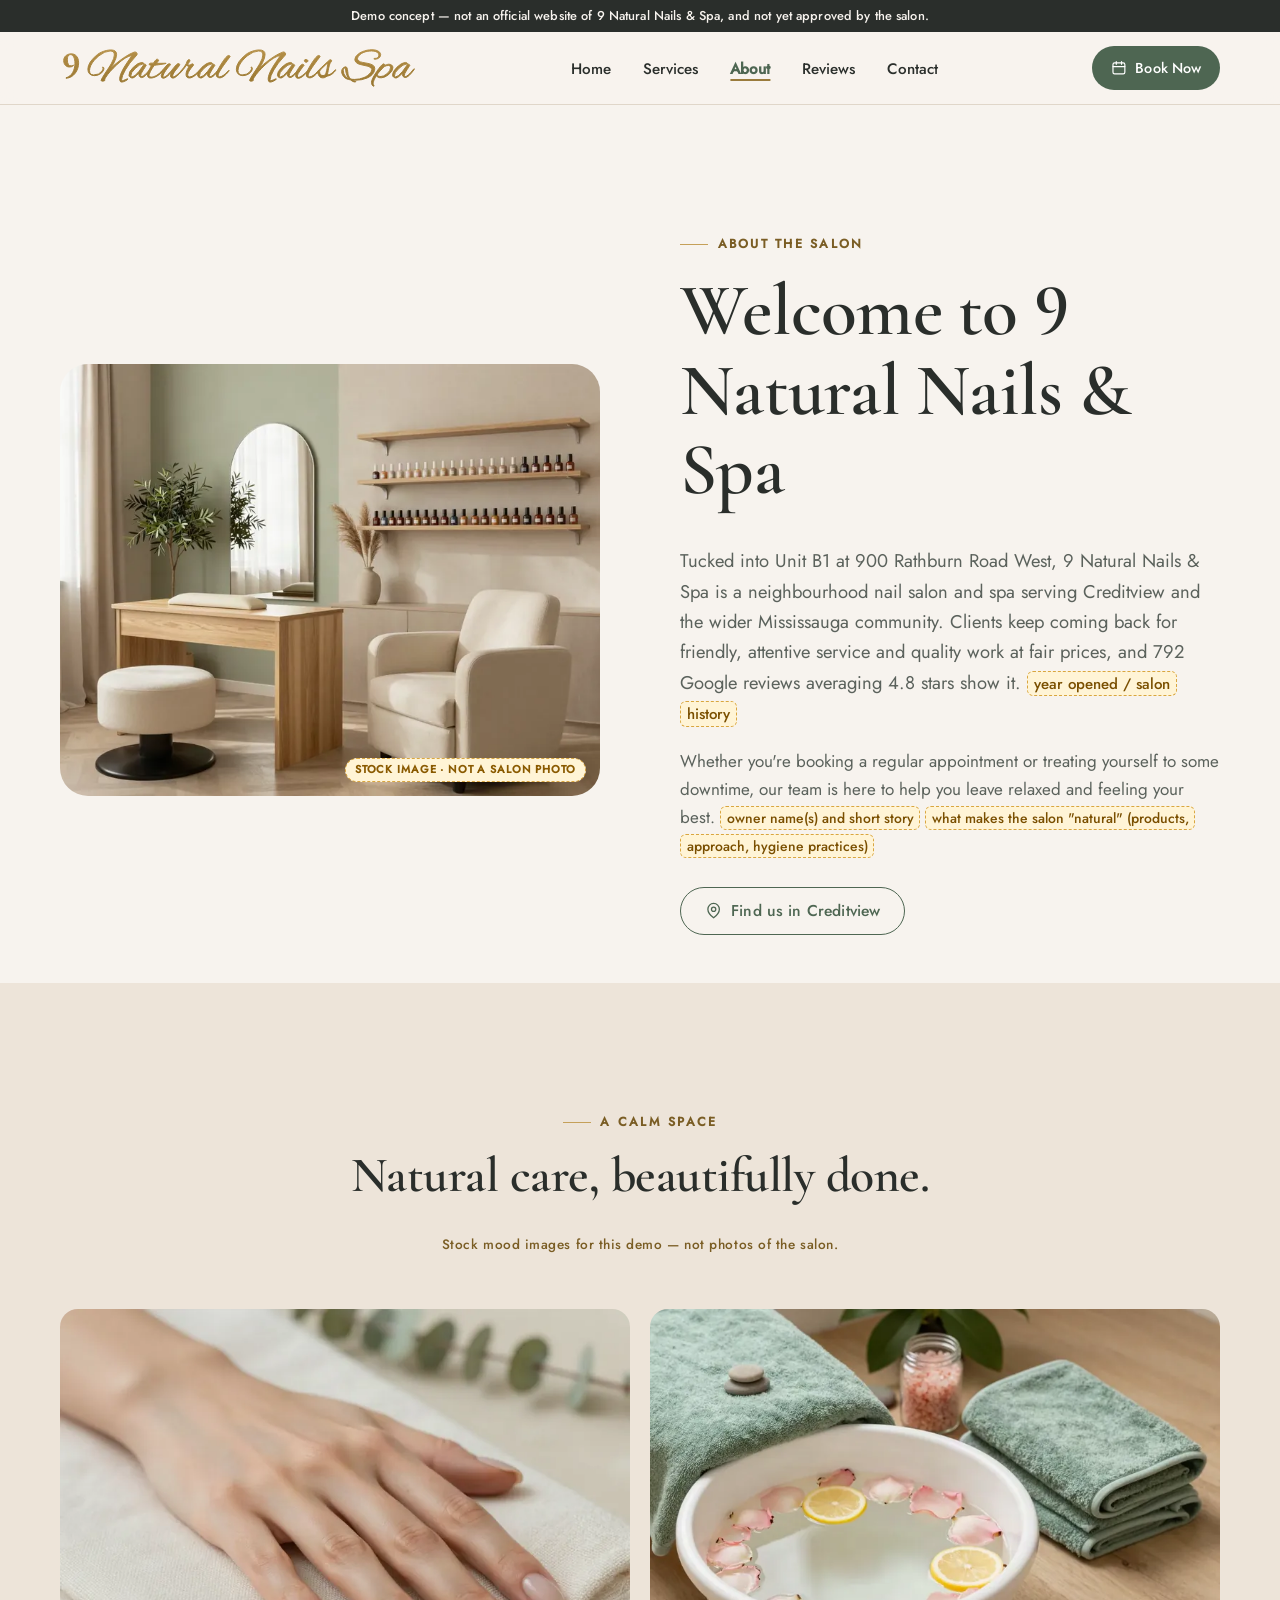
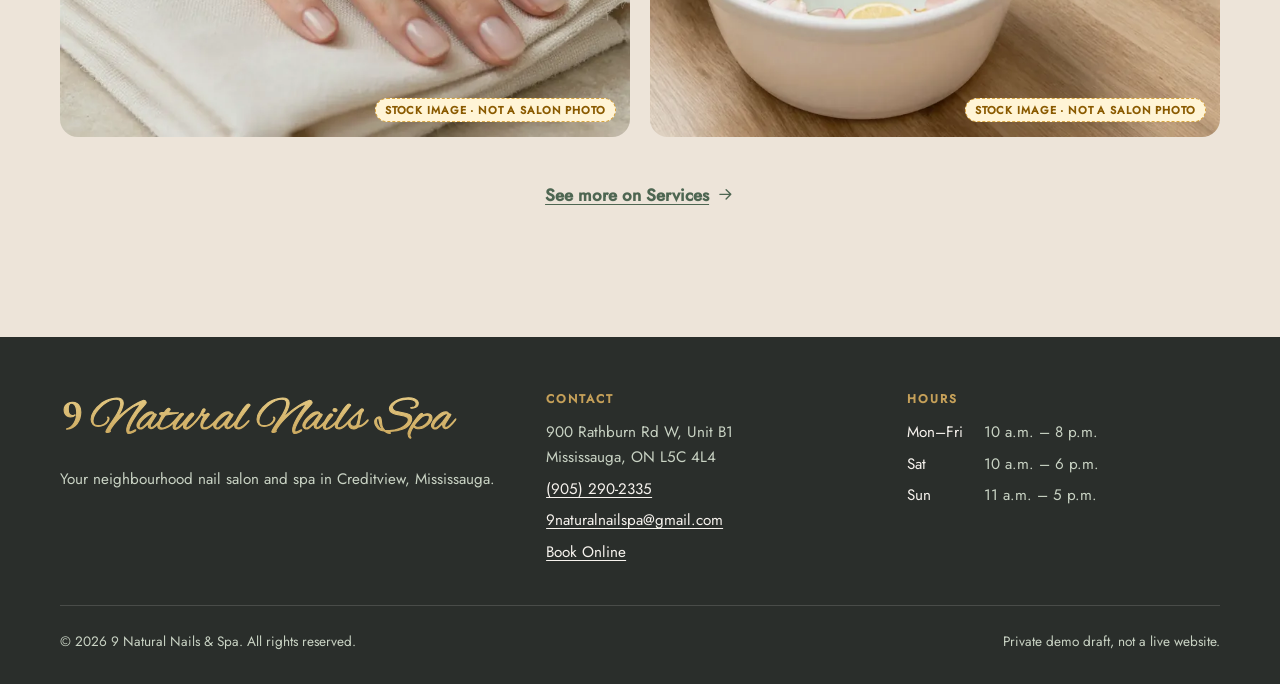
==== about.html @ 004d3442 "Add the static demo site for GitHub Pages. Publish the finished site at the repository root and note" ====
<!doctype html>
<html lang="en-CA">
<head>
  <meta charset="utf-8">
  <meta name="viewport" content="width=device-width, initial-scale=1, viewport-fit=cover">
  <title>About | 9 Natural Nails &amp; Spa Mississauga</title>
  <meta name="description" content="Meet 9 Natural Nails &amp; Spa, a neighbourhood nail salon and spa on Rathburn Rd W in Mississauga&#39;s Creditview. Friendly service, fair prices, open 7 days.">
  <meta name="robots" content="noindex, nofollow">
  <meta name="theme-color" content="#F7F3EE">
  <link rel="preload" href="fonts/cormorant-normal-500-600-latin.woff2" as="font" type="font/woff2" crossorigin>
  <link rel="preload" href="fonts/jost-normal-400-500-latin.woff2" as="font" type="font/woff2" crossorigin>
  <link rel="stylesheet" href="css/site.css?v=85d7e71a">
  <link rel="icon" type="image/svg+xml" href="img/logo-existing-refresh-mark.svg">
  <link rel="icon" href="img/favicon-existing-refresh.ico" sizes="any">
  <link rel="apple-touch-icon" href="img/apple-touch-icon-existing-refresh.png">
</head>
<body class="page-about">
<aside class="demo-banner" aria-label="Demo notice">
  <p class="container">Demo concept — not an official website of 9 Natural Nails &amp; Spa, and not yet approved by the salon.</p>
</aside>
<a class="skip-link" href="#main">Skip to content</a>
<header class="site-header">
  <div class="container header-inner">
    <a class="brand" href="index.html">
      <img src="img/logo-existing-refresh.svg" alt="9 Natural Nails &amp; Spa" width="797" height="98">
    </a>

    <nav class="site-nav desktop-nav" aria-label="Main">
      <ul>
        <li><a href="index.html">Home</a></li>
        <li><a href="services.html">Services</a></li>
        <li><a href="about.html" aria-current="page">About</a></li>
        <li><a href="reviews.html">Reviews</a></li>
        <li><a href="contact.html">Contact</a></li>
      </ul>
    </nav>

    <div class="header-actions">
      <a class="btn btn--primary btn--sm header-book" href="contact.html#book"><svg viewBox="0 0 24 24" fill="none" stroke="currentColor" stroke-width="1.8" stroke-linecap="round" stroke-linejoin="round" aria-hidden="true" focusable="false"><rect x="3" y="4.5" width="18" height="16.5" rx="2.5"/><path d="M16 2.5v4M8 2.5v4M3 10h18"/></svg><span>Book Now</span></a>
      <button type="button" class="menu-toggle" id="menu-toggle" aria-controls="mobile-nav" aria-expanded="false">
        <span class="menu-toggle__icon" aria-hidden="true"><svg viewBox="0 0 24 24" fill="none" stroke="currentColor" stroke-width="1.8" stroke-linecap="round" aria-hidden="true" focusable="false"><path d="M4 7h16M4 12h16M4 17h16"/></svg></span>
        <span class="menu-toggle__label">Menu</span>
      </button>
    </div>
  </div>

  <div class="mobile-nav" id="mobile-nav" hidden>
    <nav aria-label="Mobile">
      <ul>
        <li><a href="index.html">Home</a></li>
        <li><a href="services.html">Services</a></li>
        <li><a href="about.html" aria-current="page">About</a></li>
        <li><a href="reviews.html">Reviews</a></li>
        <li><a href="contact.html">Contact</a></li>
        <li><a href="contact.html#book">Book Now</a></li>
        <li><a href="tel:+19052902335">Call (905) 290-2335</a></li>
      </ul>
    </nav>
  </div>
</header>
<main id="main">

<section class="page-hero section" aria-labelledby="about-title">
  <div class="container about-grid">
    <div class="about-media">
      <div class="media "><span class="ph-badge stock-badge">Stock image · not a salon photo</span>
  <img src="img/interior-800.webp" srcset="img/interior-480.webp 480w, img/interior-800.webp 800w, img/interior-1200.webp 1200w, img/interior-1600.webp 1600w" sizes="(min-width: 900px) 540px, 92vw" width="1600" height="1200" alt="Calm, minimalist manicure station with a sage accent wall and shelves of nail polish" fetchpriority="high" decoding="async">
</div>
    </div>
    <div>
      <p class="eyebrow">About the salon</p>
      <h1 id="about-title">Welcome to 9 Natural Nails &amp; Spa</h1>
      <p class="lead">Tucked into Unit B1 at 900 Rathburn Road West, 9 Natural Nails &amp; Spa is a neighbourhood nail salon and spa serving Creditview and the wider Mississauga community. Clients keep coming back for friendly, attentive service and quality work at fair prices, and 792 Google reviews averaging 4.8 stars show it. <mark class="ph-inline">year opened / salon history</mark></p>
      <p class="muted">Whether you&#39;re booking a regular appointment or treating yourself to some downtime, our team is here to help you leave relaxed and feeling your best. <mark class="ph-inline">owner name(s) and short story</mark> <mark class="ph-inline">what makes the salon &#34;natural&#34; (products, approach, hygiene practices)</mark></p>
      <div class="btn-row" style="margin-top:1.75rem">
        <a class="btn btn--ghost" href="contact.html"><svg viewBox="0 0 24 24" fill="none" stroke="currentColor" stroke-width="1.8" stroke-linecap="round" stroke-linejoin="round" aria-hidden="true" focusable="false"><path d="M20 10c0 6-8 12-8 12S4 16 4 10a8 8 0 0 1 16 0z"/><circle cx="12" cy="10" r="3"/></svg>Find us in Creditview</a>
      </div>
    </div>
  </div>
</section>
<section class="section section--alt" aria-labelledby="about-strip-title">
  <div class="container">
    <div class="section-head section-head--center">
      <p class="eyebrow">A calm space</p>
      <h2 id="about-strip-title">Natural care, beautifully done.</h2><p class="sample-note">Stock mood images for this demo — not photos of the salon.</p>
    </div>
    <ul class="gallery gallery--strip">
      <li><div class="media "><span class="ph-badge stock-badge">Stock image · not a salon photo</span>
  <img src="img/manicure-800.webp" srcset="img/manicure-480.webp 480w, img/manicure-800.webp 800w, img/manicure-1200.webp 1200w, img/manicure-1600.webp 1600w" sizes="(min-width: 900px) 570px, (min-width: 640px) 46vw, 92vw" width="1600" height="1200" alt="Close-up of a hand with a fresh natural-nude manicure resting on a linen towel" loading="lazy" decoding="async">
</div></li>
      <li><div class="media "><span class="ph-badge stock-badge">Stock image · not a salon photo</span>
  <img src="img/spa-800.webp" srcset="img/spa-480.webp 480w, img/spa-800.webp 800w, img/spa-1200.webp 1200w, img/spa-1600.webp 1600w" sizes="(min-width: 900px) 570px, (min-width: 640px) 46vw, 92vw" width="1600" height="1200" alt="Pedicure foot soak with rose petals and lemon slices beside sage-green towels" loading="lazy" decoding="async">
</div></li>
    </ul>
    <p class="center-link"><a href="services.html#gallery">See more on Services<svg viewBox="0 0 24 24" fill="none" stroke="currentColor" stroke-width="1.8" stroke-linecap="round" stroke-linejoin="round" aria-hidden="true" focusable="false"><path d="M5 12h14M13 6l6 6-6 6"/></svg></a></p>
  </div>
</section>

</main>
<footer class="site-footer">
  <div class="container">
    <div class="footer-grid">
      <div>
        <a class="brand" href="index.html"><img src="img/logo-existing-refresh-reversed.svg" alt="9 Natural Nails &amp; Spa" width="797" height="98" decoding="async">
        </a>
        <p style="margin-top:1rem">Your neighbourhood nail salon and spa in Creditview, Mississauga.</p>
      </div>
      <div>
        <h2>Contact</h2>
        <ul>
          <li>900 Rathburn Rd W, Unit B1<br>Mississauga, ON L5C 4L4</li>
          <li><a href="tel:+19052902335">(905) 290-2335</a></li><li><a href="mailto:9naturalnailspa@gmail.com">9naturalnailspa@gmail.com</a></li>
          <li><a href="contact.html#book">Book Online</a></li>
        </ul>
      </div>
      <div>
        <h2>Hours</h2>
        <ul>
          <li><span class="footer-day">Mon–Fri</span> 10 a.m. – 8 p.m.</li>
          <li><span class="footer-day">Sat</span> 10 a.m. – 6 p.m.</li>
          <li><span class="footer-day">Sun</span> 11 a.m. – 5 p.m.</li>
        </ul>
      </div>
    </div>
    <div class="footer-bottom">
      <span>© 2026 9 Natural Nails &amp; Spa. All rights reserved.</span><span>Private demo draft, not a live website.</span>
    </div>
  </div>
</footer>

<nav class="mobile-callbar" aria-label="Quick actions">
  <a class="btn btn--primary" href="tel:+19052902335" aria-label="Call (905) 290-2335"><svg viewBox="0 0 24 24" fill="none" stroke="currentColor" stroke-width="1.8" stroke-linecap="round" stroke-linejoin="round" aria-hidden="true" focusable="false"><path d="M22 16.9v3a2 2 0 0 1-2.2 2 19.8 19.8 0 0 1-8.6-3.1 19.5 19.5 0 0 1-6-6A19.8 19.8 0 0 1 2.1 4.2 2 2 0 0 1 4.1 2h3a2 2 0 0 1 2 1.7c.1 1 .4 1.9.7 2.8a2 2 0 0 1-.5 2.1L8 9.9a16 16 0 0 0 6 6l1.3-1.3a2 2 0 0 1 2.1-.4c.9.3 1.8.6 2.8.7a2 2 0 0 1 1.7 2z"/></svg>Call</a>
  <a class="btn btn--ghost" href="contact.html"><svg viewBox="0 0 24 24" fill="none" stroke="currentColor" stroke-width="1.8" stroke-linecap="round" stroke-linejoin="round" aria-hidden="true" focusable="false"><path d="M20 10c0 6-8 12-8 12S4 16 4 10a8 8 0 0 1 16 0z"/><circle cx="12" cy="10" r="3"/></svg>Visit</a>
</nav>
<script src="js/site.js?v=85d7e71a" defer></script>
</body>
</html>
---- css/site.css ----
@font-face {
  font-family: "Cormorant Garamond";
  font-style: normal;
  font-weight: 500 600;
  font-display: swap;
  src: url("../fonts/cormorant-normal-500-600-latin.woff2") format("woff2");
}
@font-face {
  font-family: "Jost";
  font-style: normal;
  font-weight: 400 500;
  font-display: swap;
  src: url("../fonts/jost-normal-400-500-latin.woff2") format("woff2");
}

:root {

  --color-ink:          #2A2E2B;
  --color-primary:      #4E6652;
  --color-primary-dark: #3E5242;
  --color-secondary:    #A9B8A2;
  --color-gold:         #C5A059;
  --color-gold-light:   #E6CB85;
  --color-gold-text:    #7A5D24;
  --color-gold-ui:      #9A7B3C;
  --gradient-gold:      linear-gradient(180deg, #E6CB85, #C9A55A);
  --color-accent:       var(--color-gold);
  --color-accent-text:  var(--color-gold-text);
  --color-surface-sand: #EDE4D9;
  --color-bg:           #F7F3EE;
  --color-on-primary:   #FFFFFF;

  --color-text:         var(--color-ink);
  --color-text-muted:   #5B625C;
  --color-surface:      #FFFFFF;
  --color-surface-alt:  var(--color-surface-sand);
  --color-line:         #E0D6C9;
  --color-primary-ink:  var(--color-on-primary);
  --color-accent-soft:  #D6DFD1;
  --color-star:         var(--color-gold-ui);
  --color-dark:         var(--color-ink);
  --color-dark-ink:     var(--color-bg);
  --color-footer-bg:    var(--color-ink);
  --color-footer-ink:   var(--color-bg);
  --color-footer-muted: #C9D3C4;
  --color-footer-head:  var(--color-gold);

  --font-display: "Cormorant Garamond", "Cormorant", Garamond, "Times New Roman", serif;
  --font-body:    "Jost", "Helvetica Neue", Arial, sans-serif;
  --fw-display: 600;
  --fw-display-light: 500;
  --fw-body: 400;
  --fw-body-strong: 500;

  --radius-sm: 10px;
  --radius-md: 18px;
  --radius-lg: 28px;
  --radius-arch: 999px 999px var(--radius-lg) var(--radius-lg);
  --shadow-soft: 0 1px 2px rgba(42, 46, 43, .04), 0 12px 32px -12px rgba(42, 46, 43, .16);
  --container: 1160px;
  --logo-height: 44px;
}

*, *::before, *::after { box-sizing: border-box; }
html { -webkit-text-size-adjust: 100%; scroll-behavior: smooth; scroll-padding-top: 88px; }
@media (prefers-reduced-motion: reduce) { html { scroll-behavior: auto; } * { transition: none !important; } }
body {
  margin: 0;
  font-family: var(--font-body);
  font-weight: var(--fw-body, 400);
  font-size: 1.0625rem;
  line-height: 1.65;
  color: var(--color-text);
  background: var(--color-bg);
  text-rendering: optimizeLegibility;
  -webkit-font-smoothing: antialiased;
}
img { max-width: 100%; height: auto; display: block; }
a { color: var(--color-primary); text-underline-offset: .2em; }
a:hover { color: var(--color-primary-dark); }
:focus-visible { outline: 3px solid var(--color-gold-ui, #9A7B3C); outline-offset: 3px; border-radius: 4px; }

h1, h2, h3 { font-family: var(--font-display); font-weight: var(--fw-display, 600); line-height: 1.08; letter-spacing: -.01em; margin: 0 0 .5em; color: var(--color-text); font-variant-numeric: lining-nums; }
h1 { font-size: clamp(2.6rem, 9vw, 4.6rem); }
h2 { font-size: clamp(2.1rem, 6vw, 3.1rem); }
h3 { font-size: 1.55rem; }
p { margin: 0 0 1em; }

.container { width: min(100% - 2.5rem, var(--container)); margin-inline: auto; }
.section { padding-block: clamp(4rem, 10vw, 7.5rem); }
.section--alt { background: var(--color-surface-alt); }
.section-head { max-width: 40rem; margin-bottom: clamp(2rem, 5vw, 3.25rem); }
.section-head--center { margin-inline: auto; text-align: center; }
.eyebrow {
  display: inline-flex; align-items: center; gap: .6rem;
  font-size: .78rem; font-weight: 600; letter-spacing: .18em; text-transform: uppercase;
  color: var(--color-accent-text, var(--color-primary)); margin-bottom: 1rem;
}
.eyebrow::before { content: ""; width: 1.75rem; height: 1px; background: var(--color-accent); }
.media img { object-position: var(--focus, 50% 50%); }
.media .stock-badge { position: absolute; right: .9rem; bottom: .9rem; z-index: 2; margin: 0; }
.lead { font-size: 1.15rem; color: var(--color-text-muted); }
.muted { color: var(--color-text-muted); }

.skip-link { position: absolute; left: -999px; top: .5rem; z-index: 100; background: var(--color-dark); color: var(--color-dark-ink); padding: .6rem 1rem; border-radius: var(--radius-sm); }
.skip-link:focus { left: .5rem; }
.visually-hidden { position: absolute !important; width: 1px; height: 1px; overflow: hidden; clip: rect(0 0 0 0); white-space: nowrap; }

.ph-badge {
  display: inline-block; vertical-align: middle;
  font: 600 .68rem/1 var(--font-body); letter-spacing: .08em; text-transform: uppercase;
  color: #8a5a00; background: #fff4d6; border: 1px dashed #d9a640;
  padding: .35rem .55rem; border-radius: 999px; margin: 0 0 .9rem;
}
.ph-badge--float { position: absolute; top: 1rem; left: 50%; transform: translateX(-50%); margin: 0; z-index: 2; white-space: nowrap; }
.ph-badge--inline { margin: 0 0 0 .4rem; }
.ph-inline {
  background: #fff4d6; color: #7a4f00; border: 1px dashed #d9a640; border-radius: 6px;
  padding: .05em .4em; font: 500 .82em/1.5 var(--font-body); font-style: normal; white-space: normal;
  box-decoration-break: clone; -webkit-box-decoration-break: clone;
}

.btn {
  display: inline-flex; align-items: center; justify-content: center; gap: .55rem;
  min-height: 48px; padding: .8rem 1.5rem; border-radius: 999px;
  font: var(--fw-body-strong, 500) .98rem/1.2 var(--font-body); letter-spacing: .01em; text-decoration: none;
  border: 1.5px solid transparent; transition: background .2s, color .2s, border-color .2s, transform .2s;
}
.btn svg { width: 1.1em; height: 1.1em; flex: none; }
.btn--primary { background: var(--color-primary); color: var(--color-primary-ink); }
.btn--primary:hover { background: var(--color-primary-dark); color: var(--color-primary-ink); transform: translateY(-1px); }
.btn--ghost { border-color: var(--color-primary); color: var(--color-primary); background: transparent; }
.btn--ghost:hover { background: var(--color-primary); color: var(--color-primary-ink); }
.btn--light { background: var(--color-dark-ink); color: var(--color-dark); }
.btn--light:hover { background: #fff; color: var(--color-primary-dark); }
.btn--outline-light { border-color: color-mix(in srgb, var(--color-dark-ink) 60%, transparent); color: var(--color-dark-ink); }
.btn--outline-light:hover { border-color: var(--color-dark-ink); color: var(--color-dark-ink); background: color-mix(in srgb, var(--color-dark-ink) 10%, transparent); }
.btn--sm { min-height: 42px; padding: .55rem 1.1rem; font-size: .9rem; }
.btn-row { display: flex; flex-wrap: wrap; gap: .75rem; }

.site-header {
  position: sticky; top: 0; z-index: 50;
  background: color-mix(in srgb, var(--color-bg) 88%, transparent);
  backdrop-filter: saturate(160%) blur(12px); -webkit-backdrop-filter: saturate(160%) blur(12px);
  border-bottom: 1px solid var(--color-line);
}
.header-inner { display: flex; align-items: center; justify-content: space-between; gap: 1rem; min-height: 72px; }
.brand { display: inline-flex; align-items: baseline; gap: .45rem; text-decoration: none; color: var(--color-text); line-height: 1; }
.brand:hover { color: var(--color-text); }
.brand img { height: var(--logo-height); width: auto; max-width: min(62vw, 340px); }
.brand__primary { font-family: var(--font-display); font-size: 1.7rem; font-weight: 600; }
.brand__secondary { font-size: .7rem; font-weight: 600; letter-spacing: .2em; text-transform: uppercase; color: var(--color-text-muted); }
.header-actions { display: flex; align-items: center; gap: .5rem; }
.header-call { display: none; }

.site-nav ul { list-style: none; margin: 0; padding: 0; }
.site-nav a { text-decoration: none; color: var(--color-text); font-weight: 500; font-size: .95rem; }
.site-nav a:hover { color: var(--color-primary); }

.desktop-nav { display: none; }

.hero { padding-block: clamp(2.5rem, 8vw, 6rem) clamp(3.5rem, 9vw, 6.5rem); overflow: hidden; }
.hero-grid { display: grid; gap: 2.75rem; align-items: center; }
.hero h1 em { font-style: normal; color: var(--color-primary); }
.hero .lead { max-width: 34rem; }
.rating-chip {
  display: inline-flex; align-items: center; gap: .6rem; margin-top: 1.75rem;
  padding: .55rem 1rem .55rem .65rem; border-radius: 999px; background: var(--color-surface);
  border: 1px solid var(--color-line); font-size: .92rem; color: var(--color-text-muted);
}
.rating-chip strong { color: var(--color-text); }
.stars { color: var(--color-star); letter-spacing: .08em; font-size: 1rem; }
.rating-chip .stars { background: var(--color-surface-alt); border-radius: 999px; padding: .2rem .6rem; }

.hero-media { position: relative; max-width: 30rem; width: 100%; margin-inline: auto; }
.hero-media::before {
  content: ""; position: absolute; inset: 8% -6% -5% 12%; border-radius: var(--radius-arch);
  background: var(--color-accent-soft); z-index: 0;
}
.media--hero { position: relative; z-index: 1; border-radius: var(--radius-lg); aspect-ratio: 4 / 3; }
.media--hero img { object-position: var(--focus, 72% 50%); }
.hero-badge {
  position: absolute; z-index: 2; left: -.5rem; bottom: 1.75rem; margin: 0;
  background: var(--color-surface); border-radius: var(--radius-md); box-shadow: var(--shadow-soft);
  padding: .85rem 1.1rem .85rem .85rem; display: flex; align-items: center; gap: .75rem; font-size: .85rem; color: var(--color-text-muted); line-height: 1.3;
}
.hero-badge > svg { width: 40px; height: 40px; padding: 9px; border-radius: 50%; background: var(--color-surface-alt); color: var(--color-primary); flex: none; }
.hero-badge span { display: grid; }
.hero-badge strong { font-family: var(--font-display); font-size: 1.45rem; line-height: 1.1; color: var(--color-text); }

.media { position: relative; overflow: hidden; background: var(--color-surface-alt); width: 100%; }
.media img { width: 100%; height: 100%; object-fit: cover; }
.media--placeholder {
  display: grid; place-items: center; text-align: center; position: relative;
  background:
    radial-gradient(120% 80% at 20% 10%, rgba(255,255,255,.75), transparent 60%),
    radial-gradient(90% 70% at 85% 90%, color-mix(in srgb, var(--color-accent) 30%, transparent), transparent 65%),
    linear-gradient(160deg, var(--color-accent-soft), var(--color-surface-alt));
  color: var(--color-text-muted);
}
.media--placeholder .ph-label {
  display: grid; gap: .35rem; justify-items: center; padding: 1.25rem; max-width: 16rem;
  font-size: .82rem; line-height: 1.4;
}
.media--placeholder .ph-label svg { width: 40px; height: 40px; opacity: .55; }
.media--placeholder .ph-label strong { font-family: var(--font-display); font-size: 1.35rem; color: var(--color-text); font-weight: 600; }
.media--placeholder code { font-size: .78rem; background: rgba(255,255,255,.6); padding: .1rem .4rem; border-radius: 6px; }

.highlights { border-block: 1px solid var(--color-line); background: var(--color-surface); }
.highlights ul { list-style: none; margin-block: 0; padding: 0; display: grid; }
.highlights li { padding: 1.4rem 0; display: grid; gap: .15rem; text-align: center; }
.highlights li + li { border-top: 1px solid var(--color-line); }
.highlights strong { font-family: var(--font-display); font-size: 1.45rem; font-weight: 600; }
.highlights span { color: var(--color-text-muted); font-size: .92rem; }

.services-grid { display: grid; gap: 1rem; list-style: none; margin: 0; padding: 0; }
.service-card {
  background: var(--color-surface); border: 1px solid var(--color-line); border-radius: var(--radius-md);
  padding: 1.6rem 1.5rem 1.5rem; display: grid; gap: .4rem; align-content: start;
  transition: transform .25s, box-shadow .25s, border-color .25s;
}
.service-card:hover { transform: translateY(-3px); box-shadow: var(--shadow-soft); border-color: transparent; }
.service-card__icon {
  width: 44px; height: 44px; border-radius: 50%; display: grid; place-items: center; margin-bottom: .55rem;
  background: var(--color-surface-alt); color: var(--color-primary);
}
.service-card__icon svg { width: 20px; height: 20px; }
.service-card h3 { margin: 0; font-size: 1.4rem; }
.service-card p { margin: 0; color: var(--color-text-muted); font-size: .97rem; }
.service-card__price { margin-top: .45rem; font-weight: var(--fw-body-strong, 500); color: var(--color-primary); }

.sample-note { display: inline-block; margin: .5rem 0 0; font: 500 .85rem/1.4 var(--font-body); color: var(--color-accent-text); letter-spacing: .04em; }
.menu-footer { text-align: center; margin: 2.25rem auto 0; color: var(--color-text-muted); }
.menu-footer a { font-weight: 600; white-space: nowrap; }

.gallery { list-style: none; margin: 0; padding: 0; display: grid; grid-template-columns: repeat(2, 1fr); gap: .75rem; }
.gallery .media { aspect-ratio: 1; border-radius: var(--radius-md); }
.gallery li:first-child { grid-column: span 2; }
.gallery li:first-child .media { aspect-ratio: 16 / 10; }

.about-grid { display: grid; gap: 2.5rem; align-items: center; }
.about-media { position: relative; }
.about-media .media { border-radius: var(--radius-lg); aspect-ratio: 5 / 4; }

.rating-summary { display: inline-flex; flex-direction: column; align-items: center; gap: .2rem; margin-top: .5rem; }
.rating-summary__score { font-family: var(--font-display); font-size: 4rem; font-weight: 600; line-height: 1; }
.rating-summary .stars { font-size: 1.3rem; }
.quotes { display: grid; gap: 1rem; list-style: none; margin: 0; padding: 0; }
.quotes > li { display: flex; }
.quotes .quote { flex: 1; display: flex; flex-direction: column; gap: 1rem; }
.quotes .quote figcaption { margin-top: auto; }
.quote {
  margin: 0; background: var(--color-surface); border-radius: var(--radius-md); padding: 2rem 1.6rem 1.6rem;
  border: 1px solid var(--color-line); position: relative; display: grid; gap: 1rem; align-content: space-between;
}
.quote .stars { font-size: .95rem; }
.quote::before {
  content: "\201C"; position: absolute; top: .4rem; right: 1.2rem;
  font-family: var(--font-display); font-size: 4.5rem; line-height: 1; color: var(--color-accent-soft);
}
.quote blockquote { margin: 0; font-family: var(--font-display); font-size: 1.45rem; line-height: 1.3; }
.quote blockquote p { margin: 0; }
.quote figcaption { font-size: .9rem; color: var(--color-text-muted); }
.quote figcaption strong { color: var(--color-text); font-weight: 600; }

.center-link { text-align: center; margin: 2.25rem 0 0; }
.center-link a { display: inline-flex; align-items: center; gap: .45rem; font-weight: 600; }
.center-link svg { width: 1.1em; height: 1.1em; }

.card h3, .card h2.h3 { display: flex; align-items: center; gap: .6rem; margin-top: 0; }
.card h3 svg, .card h2.h3 svg { width: 24px; height: 24px; color: var(--color-primary); flex: none; }
.visit-grid { display: grid; gap: 1.25rem; }
.card { background: var(--color-surface); border: 1px solid var(--color-line); border-radius: var(--radius-lg); padding: clamp(1.5rem, 4vw, 2.5rem); }
.hours-table { width: 100%; border-collapse: collapse; font-size: 1rem; }
.hours-table caption { text-align: left; }
.hours-table th, .hours-table td { padding: .8rem 0; border-bottom: 1px solid var(--color-line); text-align: left; }
.hours-table th { font-weight: 500; }
.hours-table td { text-align: right; color: var(--color-text-muted); font-variant-numeric: tabular-nums; }
.hours-table tr:last-child th, .hours-table tr:last-child td { border-bottom: 0; }
.note { font-size: .88rem; color: var(--color-text-muted); margin: 1.1rem 0 0; }
.contact-list { list-style: none; margin: 0 0 1.75rem; padding: 0; display: grid; gap: 1.1rem; }
.contact-list li { display: grid; grid-template-columns: 40px 1fr; gap: .9rem; align-items: start; }
.contact-list .ico { width: 40px; height: 40px; border-radius: 50%; background: var(--color-surface-alt); color: var(--color-primary); display: grid; place-items: center; }
.contact-list .ico svg { width: 18px; height: 18px; }
.contact-list .label { display: block; font-size: .75rem; letter-spacing: .14em; text-transform: uppercase; color: var(--color-text-muted); font-weight: 600; }
.contact-list .value { display: block; font-weight: 500; }
.contact-list .sub { display: block; font-size: .9rem; color: var(--color-text-muted); margin-top: .2rem; }
.contact-list a { color: var(--color-text); font-weight: 500; text-decoration-color: var(--color-accent); word-break: break-word; }
.map-frame { margin-top: 1.25rem; box-shadow: var(--shadow-soft); border-radius: var(--radius-lg); overflow: hidden; border: 1px solid var(--color-line); background: var(--color-surface-alt); aspect-ratio: 4 / 3; }
.map-frame iframe { display: block; width: 100%; height: 100%; border: 0; }

.cta-band { background: var(--color-dark); color: var(--color-dark-ink); text-align: center; position: relative; overflow: hidden; }
.cta-band::before, .cta-band::after { content: ""; position: absolute; border-radius: 50%; border: 1px solid color-mix(in srgb, var(--color-dark-ink) 22%, transparent); pointer-events: none; }
.cta-band::before { width: 520px; height: 520px; left: -220px; top: -260px; }
.cta-band::after { width: 420px; height: 420px; right: -160px; bottom: -240px; }
.cta-band h2 { color: var(--color-dark-ink); }
.cta-band p { color: var(--color-dark-ink); max-width: 34rem; margin-inline: auto; }
.cta-band .btn-row { justify-content: center; margin-top: 2rem; }
.cta-band .small-print { font-size: .88rem; margin-top: 1.75rem; color: var(--color-dark-ink); }
.footer-day { display: inline-block; min-width: 4.5rem; color: var(--color-footer-ink); }

.site-footer { background: var(--color-footer-bg); color: var(--color-footer-muted); padding-block: 3.5rem 2rem; font-size: .95rem; }
.site-footer a { color: var(--color-footer-ink); }
.site-footer .brand img { height: calc(var(--logo-height) * 1.15); max-width: min(78vw, 400px); }
.footer-grid { display: grid; gap: 2rem; }
.site-footer .brand { color: var(--color-footer-ink); }
.site-footer .brand__secondary { color: var(--color-footer-muted); }
.site-footer h2 { font-family: var(--font-body); font-size: .75rem; letter-spacing: .16em; text-transform: uppercase; color: var(--color-footer-head); margin-bottom: .9rem; font-weight: 600; }
.site-footer ul { list-style: none; margin: 0; padding: 0; display: grid; gap: .4rem; }
.footer-bottom { margin-top: 2.5rem; padding-top: 1.5rem; border-top: 1px solid color-mix(in srgb, var(--color-footer-ink) 15%, transparent); display: flex; flex-wrap: wrap; gap: .5rem 1.5rem; justify-content: space-between; font-size: .85rem; color: var(--color-footer-muted); }

.mobile-callbar {
  position: sticky; bottom: 0; z-index: 40; display: grid; grid-template-columns: 1fr 1fr; gap: .5rem;
  padding: .6rem .75rem calc(.6rem + env(safe-area-inset-bottom));
  background: color-mix(in srgb, var(--color-bg) 94%, transparent); backdrop-filter: blur(10px); -webkit-backdrop-filter: blur(10px);
  border-top: 1px solid var(--color-line);
}
.mobile-callbar .btn { min-height: 46px; padding-inline: .75rem; }

@media (min-width: 640px) {
  .services-grid { grid-template-columns: repeat(2, 1fr); }
  .highlights ul { grid-template-columns: repeat(3, 1fr); }
  .highlights li + li { border-top: 0; border-left: 1px solid var(--color-line); }
  .header-call { display: inline-flex; }
}
@media (min-width: 900px) {
  .services-grid { grid-template-columns: repeat(3, 1fr); gap: 1.25rem; }
  .hero-grid { grid-template-columns: 1.1fr .9fr; gap: 4rem; }
  .hero-media { margin-inline: auto 0; }
  .about-grid { grid-template-columns: 1fr 1fr; gap: 5rem; }
  .quotes { grid-template-columns: repeat(3, 1fr); gap: 1.25rem; }
  .gallery { grid-template-columns: repeat(3, 1fr); gap: 1.25rem; }
  .gallery li:first-child { grid-column: auto; }
  .gallery li:first-child .media, .gallery .media { aspect-ratio: 4 / 5; }
  .gallery--strip .media, .gallery--strip li:first-child .media { aspect-ratio: 4 / 3; }
  .visit-grid { grid-template-columns: 1fr 1fr; gap: 1.5rem; align-items: stretch; }
  .map-frame { aspect-ratio: 21 / 8; margin-top: 1.5rem; }
  .footer-grid { grid-template-columns: 1.4fr 1fr 1fr; gap: 3rem; }
  .mobile-callbar { display: none; }
}
@media (min-width: 1080px) {
  .desktop-nav { display: block; }
  .desktop-nav ul { display: flex; gap: 2rem; }
  .brand img { max-width: 360px; height: var(--logo-height); }
}
@media (max-width: 639px) {
  .brand img { height: 36px; max-width: min(58vw, 280px); }
}

.header-book { display: none; }
.menu-toggle {
  list-style: none; cursor: pointer; display: inline-flex; align-items: center; gap: .45rem;
  min-height: 42px; padding: .5rem .95rem; border: 1px solid var(--color-line); border-radius: 999px;
  font-weight: var(--fw-body-strong, 500); font-size: .9rem; background: var(--color-surface);
  color: var(--color-text); font-family: var(--font-body);
}
.menu-toggle__icon { display: grid; width: 18px; height: 18px; }
.menu-toggle__icon svg { width: 18px; height: 18px; }
.menu-toggle[aria-expanded="true"] { background: var(--color-surface-alt); }
.mobile-nav {
  border-top: 1px solid var(--color-line); background: var(--color-surface);
  padding: .5rem 0 1rem;
}
.mobile-nav ul { list-style: none; margin: 0; padding: 0 1.25rem; }
.mobile-nav a {
  display: block; padding: .85rem 1rem; border-radius: var(--radius-sm);
  text-decoration: none; color: var(--color-text); font-weight: 500;
}
.mobile-nav a:hover, .mobile-nav a[aria-current="page"] { background: var(--color-surface-alt); color: var(--color-primary); }
.mobile-nav a[aria-current="page"] { font-weight: 600; text-decoration: underline; text-underline-offset: .35em; text-decoration-thickness: 2px; }
.site-nav a[aria-current="page"] { color: var(--color-primary); font-weight: 600; text-decoration: underline; text-underline-offset: .35em; text-decoration-thickness: 2px; text-decoration-color: var(--color-gold-ui, currentColor); }

.hero--compact { padding-block: clamp(2rem, 6vw, 4rem) clamp(2.5rem, 7vw, 4.5rem); }
.page-hero { padding-bottom: clamp(2rem, 5vw, 3rem); }
.page-hero .section-head { margin-bottom: 0; }
.h3 { font-family: var(--font-display); font-size: 1.55rem; font-weight: var(--fw-display, 600); margin: 0; color: var(--color-text); }

.teaser-grid { display: grid; gap: 2.5rem; align-items: center; }
.teaser-media .media { border-radius: var(--radius-lg); aspect-ratio: 5 / 4; }
.text-link {
  display: inline-flex; align-items: center; gap: .4rem; font-weight: var(--fw-body-strong, 500);
  text-decoration: none; color: var(--color-primary); margin-top: .5rem;
}
.text-link svg { width: 1.1em; height: 1.1em; }
.text-link:hover { color: var(--color-primary-dark); }

.quotes--two { max-width: 52rem; margin-inline: auto; }
.rating-summary--sm .rating-summary__score { font-size: 2.75rem; }
.visit-slim { max-width: 40rem; }
.gallery--strip { grid-template-columns: 1fr; }
.gallery--strip li:first-child { grid-column: auto; }
.gallery--strip .media { aspect-ratio: 4 / 3; border-radius: var(--radius-md); }

@media (min-width: 640px) {
  .header-book { display: inline-flex; }
  .gallery--strip { grid-template-columns: 1fr 1fr; gap: 1.25rem; }
  .quotes--two { grid-template-columns: 1fr 1fr; }
}
@media (min-width: 900px) {
  .teaser-grid { grid-template-columns: 1.1fr .9fr; gap: 4rem; }
}
@media (min-width: 1080px) {
  .menu-toggle { display: none; }
  .mobile-nav { display: none !important; }
}

a[href^="tel:"] { white-space: nowrap; }
.btn--sm, .menu-toggle { min-height: 44px; }
.text-link, .center-link a { min-height: 44px; }
.section--tight { padding-top: clamp(2rem, 4vw, 3rem); }
.sample-note + .ph-badge { margin-left: .6rem; }

.demo-banner { background: var(--color-ink); color: var(--color-bg); font-family: var(--font-body); }
.demo-banner p {
  margin-block: 0; padding-block: .45rem; text-align: center;
  font-size: .8rem; line-height: 1.4; font-weight: 500; letter-spacing: .01em;
  overflow-wrap: anywhere; text-wrap: balance;
}

.hero-media .media .stock-badge { top: .9rem; bottom: auto; right: .9rem; }

.visit-split { display: grid; gap: 2.5rem; align-items: center; }
.map-card {
  display: grid; text-decoration: none; color: var(--color-text);
  background: var(--color-surface); border: 1px solid var(--color-line); border-radius: var(--radius-lg);
  overflow: hidden; box-shadow: var(--shadow-soft); transition: transform .2s ease, box-shadow .2s ease;
}
.map-card:hover { transform: translateY(-2px); color: var(--color-text); }
.map-card__art {
  position: relative; display: grid; place-items: center; aspect-ratio: 16 / 9;
  background:
    linear-gradient(28deg, transparent 46%, var(--color-surface) 46%, var(--color-surface) 50%, transparent 50%),
    linear-gradient(-62deg, transparent 58%, color-mix(in srgb, var(--color-surface) 80%, transparent) 58%, color-mix(in srgb, var(--color-surface) 80%, transparent) 61%, transparent 61%),
    repeating-linear-gradient(0deg, transparent 0 46px, color-mix(in srgb, var(--color-secondary) 45%, transparent) 46px 48px),
    repeating-linear-gradient(90deg, transparent 0 58px, color-mix(in srgb, var(--color-secondary) 45%, transparent) 58px 60px),
    var(--color-accent-soft);
}
.map-card__pin {
  display: grid; place-items: center; width: 64px; height: 64px; border-radius: 50%;
  background: var(--color-primary); color: var(--color-on-primary);
  box-shadow: 0 0 0 10px color-mix(in srgb, var(--color-primary) 18%, transparent);
}
.map-card__pin svg { width: 28px; height: 28px; }
.map-card__body { display: grid; gap: .3rem; padding: 1.4rem 1.6rem 1.6rem; }
.map-card__kicker { font-size: .75rem; letter-spacing: .14em; text-transform: uppercase; font-weight: 600; color: var(--color-accent-text); }
.map-card__title { font-family: var(--font-display); font-size: 1.5rem; font-weight: var(--fw-display, 600); line-height: 1.2; }
.map-card__link { display: inline-flex; align-items: center; gap: .4rem; margin-top: .35rem; font-weight: 500; color: var(--color-primary); }
.map-card__link svg { width: 1.1em; height: 1.1em; }
.map-card:hover .map-card__link { text-decoration: underline; text-underline-offset: .25em; }
@media (min-width: 900px) {
  .visit-split { grid-template-columns: 1fr 1fr; gap: 4rem; }
}
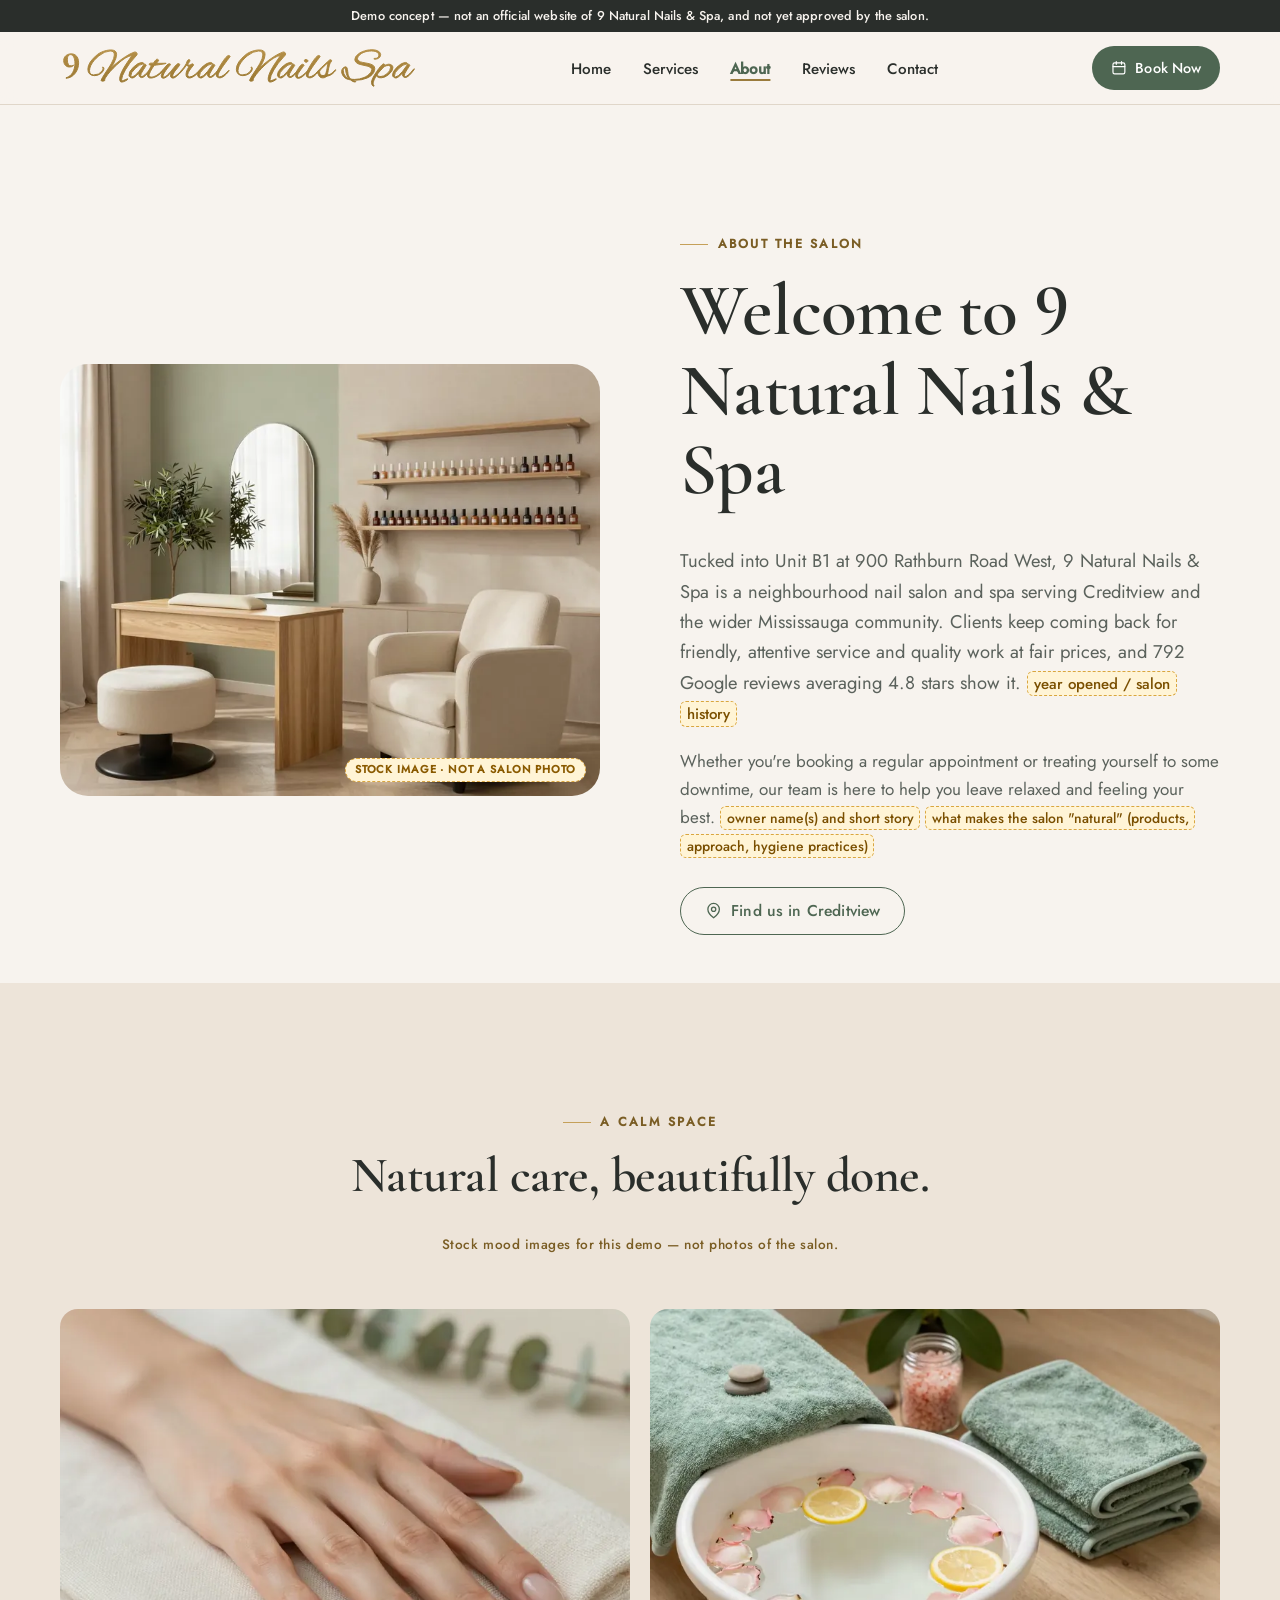
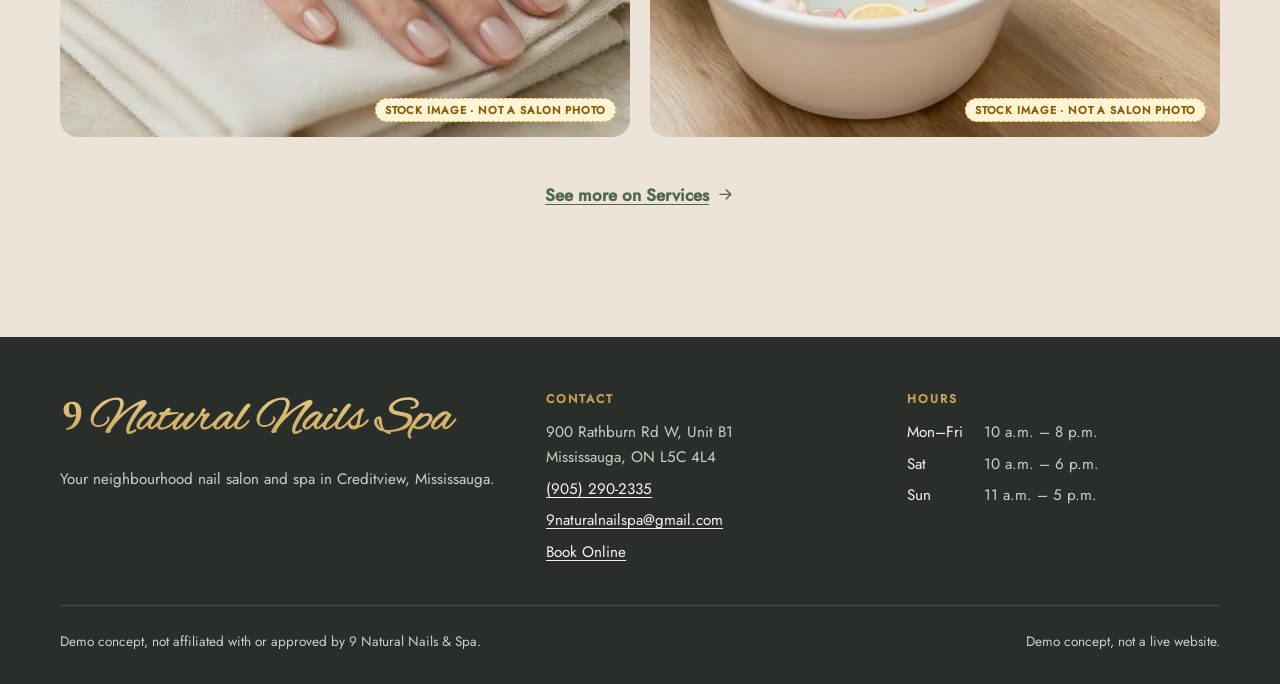
==== commit 5263ba97: "Update demo footer wording Co-authored-by: mikelagumbay22 <mikelagumbay22@users.noreply.github.com>" ====
--- a/about.html
+++ b/about.html
@@ -9,7 +9,7 @@
   <meta name="theme-color" content="#F7F3EE">
   <link rel="preload" href="fonts/cormorant-normal-500-600-latin.woff2" as="font" type="font/woff2" crossorigin>
   <link rel="preload" href="fonts/jost-normal-400-500-latin.woff2" as="font" type="font/woff2" crossorigin>
-  <link rel="stylesheet" href="css/site.css?v=85d7e71a">
+  <link rel="stylesheet" href="css/site.css?v=c59a44cd">
   <link rel="icon" type="image/svg+xml" href="img/logo-existing-refresh-mark.svg">
   <link rel="icon" href="img/favicon-existing-refresh.ico" sizes="any">
   <link rel="apple-touch-icon" href="img/apple-touch-icon-existing-refresh.png">
@@ -123,7 +123,7 @@
       </div>
     </div>
     <div class="footer-bottom">
-      <span>© 2026 9 Natural Nails &amp; Spa. All rights reserved.</span><span>Private demo draft, not a live website.</span>
+      <span>Demo concept, not affiliated with or approved by 9 Natural Nails &amp; Spa.</span><span>Demo concept, not a live website.</span>
     </div>
   </div>
 </footer>
@@ -132,6 +132,6 @@
   <a class="btn btn--primary" href="tel:+19052902335" aria-label="Call (905) 290-2335"><svg viewBox="0 0 24 24" fill="none" stroke="currentColor" stroke-width="1.8" stroke-linecap="round" stroke-linejoin="round" aria-hidden="true" focusable="false"><path d="M22 16.9v3a2 2 0 0 1-2.2 2 19.8 19.8 0 0 1-8.6-3.1 19.5 19.5 0 0 1-6-6A19.8 19.8 0 0 1 2.1 4.2 2 2 0 0 1 4.1 2h3a2 2 0 0 1 2 1.7c.1 1 .4 1.9.7 2.8a2 2 0 0 1-.5 2.1L8 9.9a16 16 0 0 0 6 6l1.3-1.3a2 2 0 0 1 2.1-.4c.9.3 1.8.6 2.8.7a2 2 0 0 1 1.7 2z"/></svg>Call</a>
   <a class="btn btn--ghost" href="contact.html"><svg viewBox="0 0 24 24" fill="none" stroke="currentColor" stroke-width="1.8" stroke-linecap="round" stroke-linejoin="round" aria-hidden="true" focusable="false"><path d="M20 10c0 6-8 12-8 12S4 16 4 10a8 8 0 0 1 16 0z"/><circle cx="12" cy="10" r="3"/></svg>Visit</a>
 </nav>
-<script src="js/site.js?v=85d7e71a" defer></script>
+<script src="js/site.js?v=c59a44cd" defer></script>
 </body>
 </html>
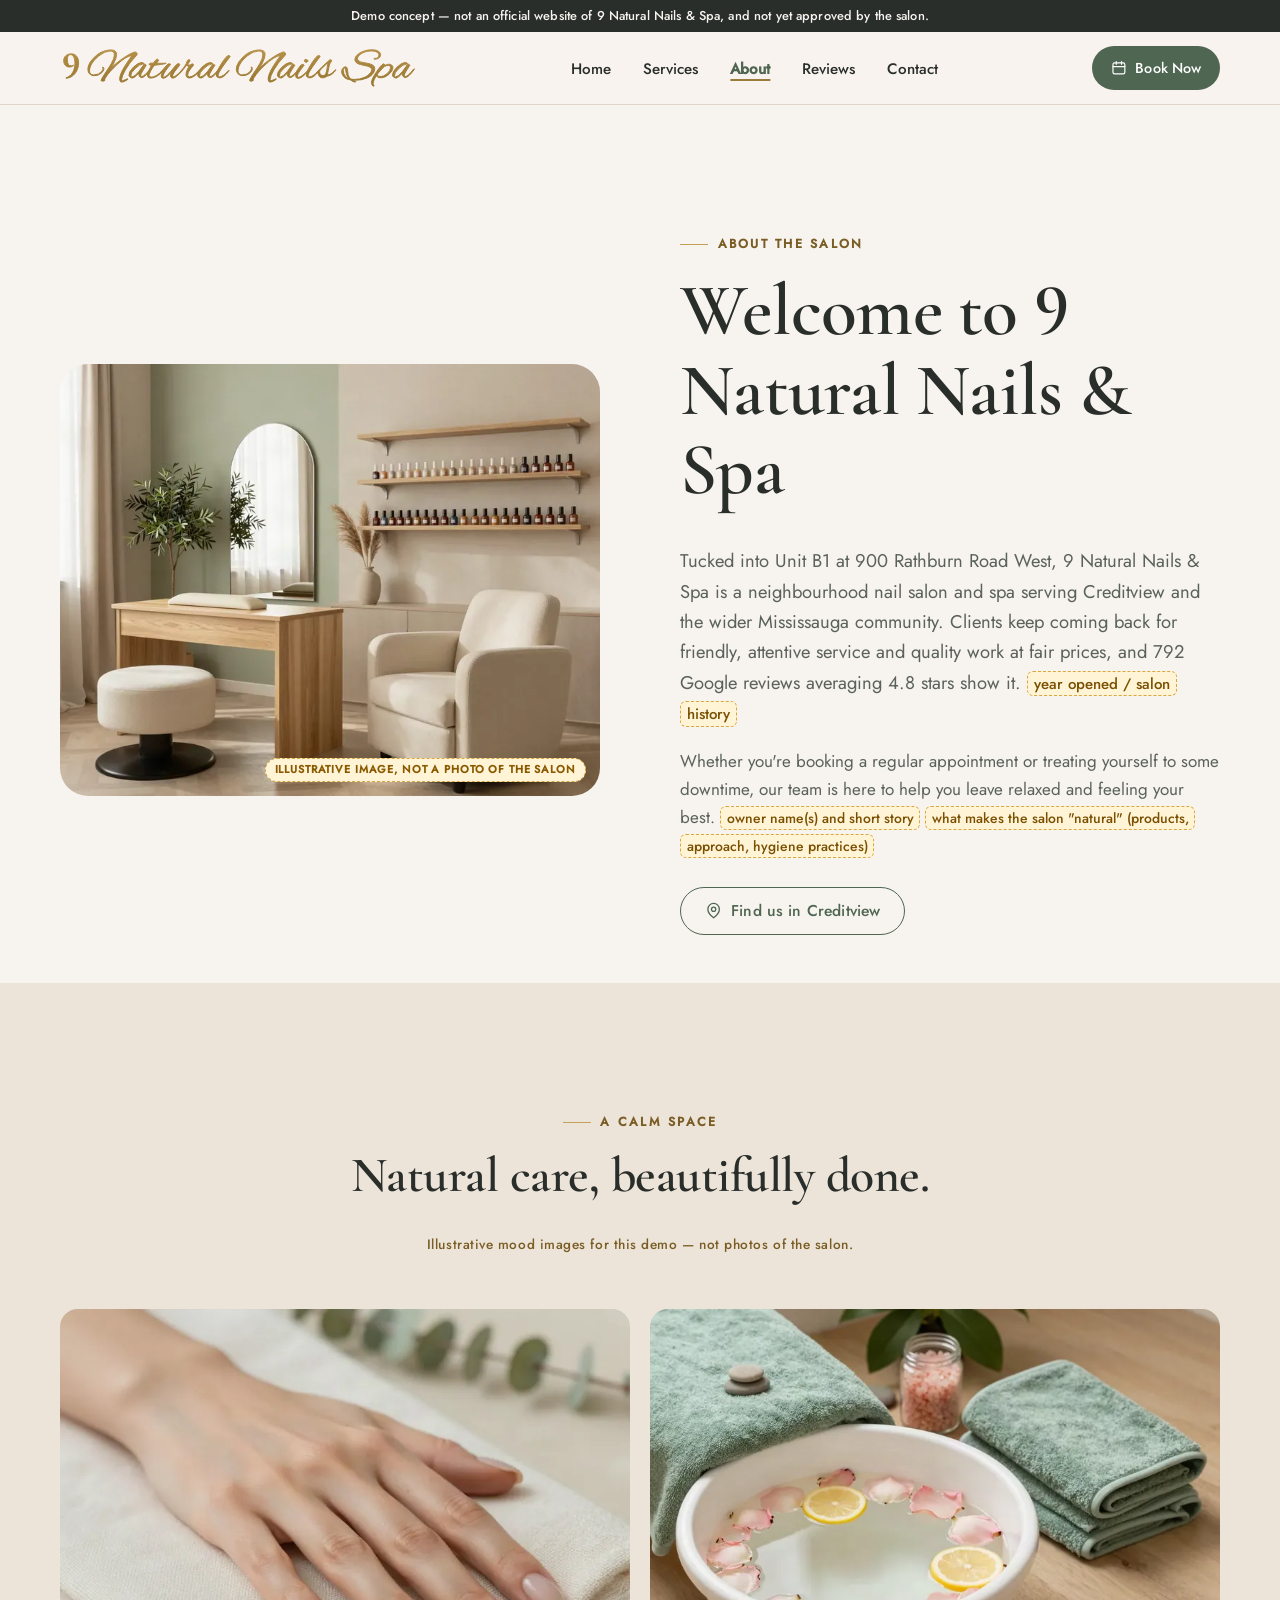
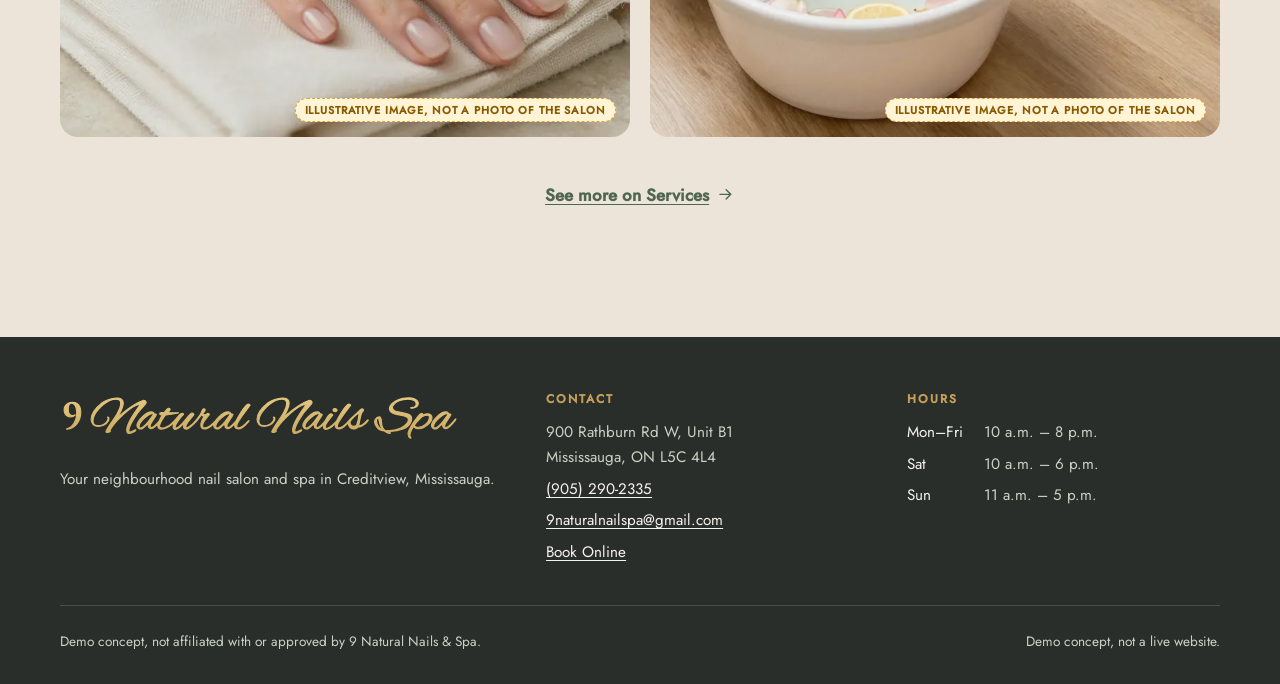
==== commit 3388afa9: "Label demo images as illustrative Co-authored-by: mikelagumbay22 <mikelagumbay22@users.noreply.githu" ====
--- a/about.html
+++ b/about.html
@@ -3,13 +3,29 @@
 <head>
   <meta charset="utf-8">
   <meta name="viewport" content="width=device-width, initial-scale=1, viewport-fit=cover">
-  <title>About | 9 Natural Nails &amp; Spa Mississauga</title>
-  <meta name="description" content="Meet 9 Natural Nails &amp; Spa, a neighbourhood nail salon and spa on Rathburn Rd W in Mississauga&#39;s Creditview. Friendly service, fair prices, open 7 days.">
+  <title>About | 9 Natural Nails &amp; Spa Mississauga (demo concept)</title>
+  <meta name="description" content="Demo concept website for 9 Natural Nails &amp; Spa, a nail salon and spa in Creditview, Mississauga — not the official site. About the salon.">
+  <meta property="og:type" content="website">
+  <meta property="og:site_name" content="9 Natural Nails &amp; Spa (demo concept)">
+  <meta property="og:locale" content="en_CA">
+  <meta property="og:title" content="About | 9 Natural Nails &amp; Spa Mississauga (demo concept)">
+  <meta property="og:description" content="Demo concept website for 9 Natural Nails &amp; Spa, a nail salon and spa in Creditview, Mississauga — not the official site. About the salon.">
+  <meta property="og:url" content="https://mikelagumbay22.github.io/9-natural-nails-demo/about.html">
+  <meta property="og:image" content="https://mikelagumbay22.github.io/9-natural-nails-demo/img/og-image.jpg">
+  <meta property="og:image:type" content="image/jpeg">
+  <meta property="og:image:width" content="1200">
+  <meta property="og:image:height" content="630">
+  <meta property="og:image:alt" content="Demo concept, not the official site. Nude nail polish bottles, eucalyptus and a soft folded towel on a stone counter (illustrative image, not a photo of the salon)">
+  <meta name="twitter:card" content="summary_large_image">
+  <meta name="twitter:title" content="About | 9 Natural Nails &amp; Spa Mississauga (demo concept)">
+  <meta name="twitter:description" content="Demo concept website for 9 Natural Nails &amp; Spa, a nail salon and spa in Creditview, Mississauga — not the official site. About the salon.">
+  <meta name="twitter:image" content="https://mikelagumbay22.github.io/9-natural-nails-demo/img/og-image.jpg">
+  <meta name="twitter:image:alt" content="Demo concept, not the official site. Nude nail polish bottles, eucalyptus and a soft folded towel on a stone counter (illustrative image, not a photo of the salon)">
   <meta name="robots" content="noindex, nofollow">
   <meta name="theme-color" content="#F7F3EE">
   <link rel="preload" href="fonts/cormorant-normal-500-600-latin.woff2" as="font" type="font/woff2" crossorigin>
   <link rel="preload" href="fonts/jost-normal-400-500-latin.woff2" as="font" type="font/woff2" crossorigin>
-  <link rel="stylesheet" href="css/site.css?v=c59a44cd">
+  <link rel="stylesheet" href="css/site.css?v=3cecc770">
   <link rel="icon" type="image/svg+xml" href="img/logo-existing-refresh-mark.svg">
   <link rel="icon" href="img/favicon-existing-refresh.ico" sizes="any">
   <link rel="apple-touch-icon" href="img/apple-touch-icon-existing-refresh.png">
@@ -63,7 +79,7 @@
 <section class="page-hero section" aria-labelledby="about-title">
   <div class="container about-grid">
     <div class="about-media">
-      <div class="media "><span class="ph-badge stock-badge">Stock image · not a salon photo</span>
+      <div class="media "><span class="ph-badge image-badge">Illustrative image, not a photo of the salon</span>
   <img src="img/interior-800.webp" srcset="img/interior-480.webp 480w, img/interior-800.webp 800w, img/interior-1200.webp 1200w, img/interior-1600.webp 1600w" sizes="(min-width: 900px) 540px, 92vw" width="1600" height="1200" alt="Calm, minimalist manicure station with a sage accent wall and shelves of nail polish" fetchpriority="high" decoding="async">
 </div>
     </div>
@@ -82,13 +98,13 @@
   <div class="container">
     <div class="section-head section-head--center">
       <p class="eyebrow">A calm space</p>
-      <h2 id="about-strip-title">Natural care, beautifully done.</h2><p class="sample-note">Stock mood images for this demo — not photos of the salon.</p>
+      <h2 id="about-strip-title">Natural care, beautifully done.</h2><p class="sample-note">Illustrative mood images for this demo — not photos of the salon.</p>
     </div>
     <ul class="gallery gallery--strip">
-      <li><div class="media "><span class="ph-badge stock-badge">Stock image · not a salon photo</span>
+      <li><div class="media "><span class="ph-badge image-badge">Illustrative image, not a photo of the salon</span>
   <img src="img/manicure-800.webp" srcset="img/manicure-480.webp 480w, img/manicure-800.webp 800w, img/manicure-1200.webp 1200w, img/manicure-1600.webp 1600w" sizes="(min-width: 900px) 570px, (min-width: 640px) 46vw, 92vw" width="1600" height="1200" alt="Close-up of a hand with a fresh natural-nude manicure resting on a linen towel" loading="lazy" decoding="async">
 </div></li>
-      <li><div class="media "><span class="ph-badge stock-badge">Stock image · not a salon photo</span>
+      <li><div class="media "><span class="ph-badge image-badge">Illustrative image, not a photo of the salon</span>
   <img src="img/spa-800.webp" srcset="img/spa-480.webp 480w, img/spa-800.webp 800w, img/spa-1200.webp 1200w, img/spa-1600.webp 1600w" sizes="(min-width: 900px) 570px, (min-width: 640px) 46vw, 92vw" width="1600" height="1200" alt="Pedicure foot soak with rose petals and lemon slices beside sage-green towels" loading="lazy" decoding="async">
 </div></li>
     </ul>
@@ -132,6 +148,6 @@
   <a class="btn btn--primary" href="tel:+19052902335" aria-label="Call (905) 290-2335"><svg viewBox="0 0 24 24" fill="none" stroke="currentColor" stroke-width="1.8" stroke-linecap="round" stroke-linejoin="round" aria-hidden="true" focusable="false"><path d="M22 16.9v3a2 2 0 0 1-2.2 2 19.8 19.8 0 0 1-8.6-3.1 19.5 19.5 0 0 1-6-6A19.8 19.8 0 0 1 2.1 4.2 2 2 0 0 1 4.1 2h3a2 2 0 0 1 2 1.7c.1 1 .4 1.9.7 2.8a2 2 0 0 1-.5 2.1L8 9.9a16 16 0 0 0 6 6l1.3-1.3a2 2 0 0 1 2.1-.4c.9.3 1.8.6 2.8.7a2 2 0 0 1 1.7 2z"/></svg>Call</a>
   <a class="btn btn--ghost" href="contact.html"><svg viewBox="0 0 24 24" fill="none" stroke="currentColor" stroke-width="1.8" stroke-linecap="round" stroke-linejoin="round" aria-hidden="true" focusable="false"><path d="M20 10c0 6-8 12-8 12S4 16 4 10a8 8 0 0 1 16 0z"/><circle cx="12" cy="10" r="3"/></svg>Visit</a>
 </nav>
-<script src="js/site.js?v=c59a44cd" defer></script>
+<script src="js/site.js?v=3cecc770" defer></script>
 </body>
 </html>
--- a/css/site.css
+++ b/css/site.css
@@ -98,7 +98,7 @@
 }
 .eyebrow::before { content: ""; width: 1.75rem; height: 1px; background: var(--color-accent); }
 .media img { object-position: var(--focus, 50% 50%); }
-.media .stock-badge { position: absolute; right: .9rem; bottom: .9rem; z-index: 2; margin: 0; }
+.media .image-badge { position: absolute; right: .9rem; bottom: .9rem; z-index: 2; margin: 0; }
 .lead { font-size: 1.15rem; color: var(--color-text-muted); }
 .muted { color: var(--color-text-muted); }
 
@@ -417,7 +417,7 @@
   overflow-wrap: anywhere; text-wrap: balance;
 }
 
-.hero-media .media .stock-badge { top: .9rem; bottom: auto; right: .9rem; }
+.hero-media .media .image-badge { top: .9rem; bottom: auto; right: .9rem; }
 
 .visit-split { display: grid; gap: 2.5rem; align-items: center; }
 .map-card {
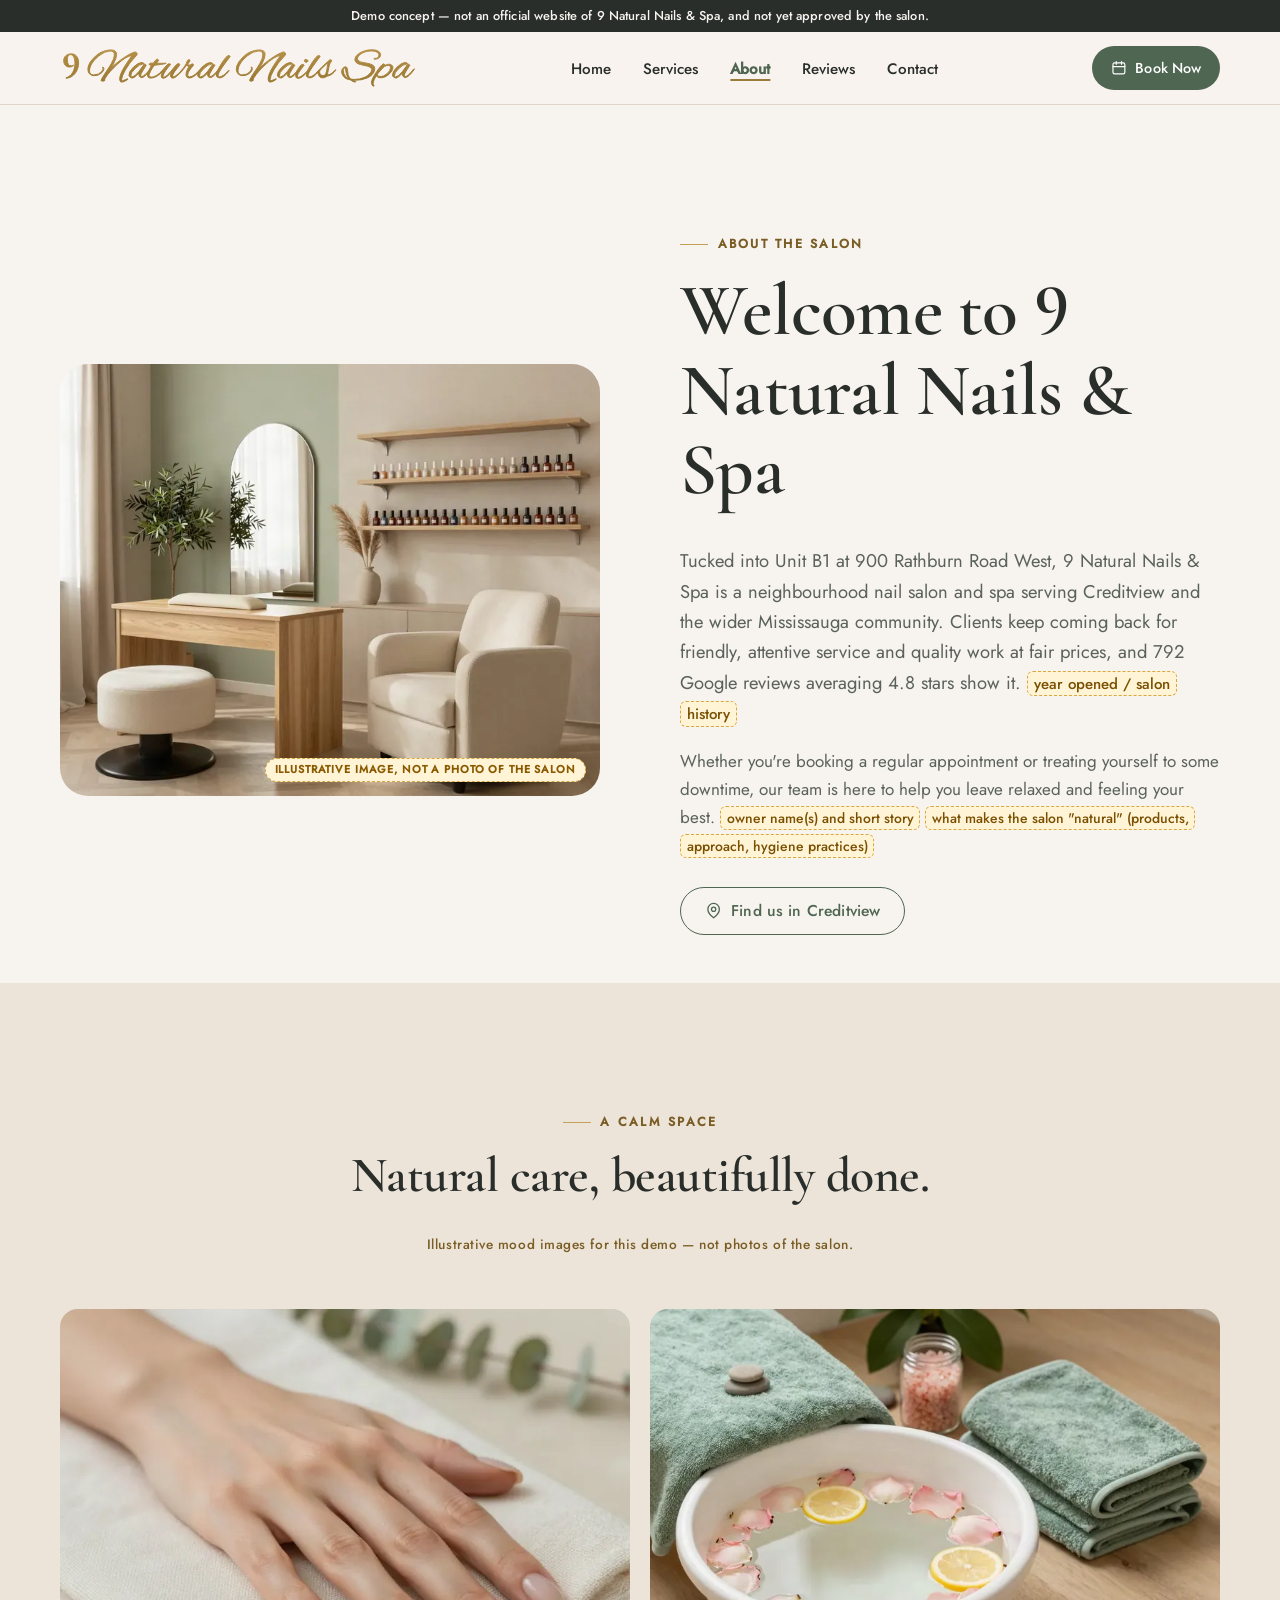
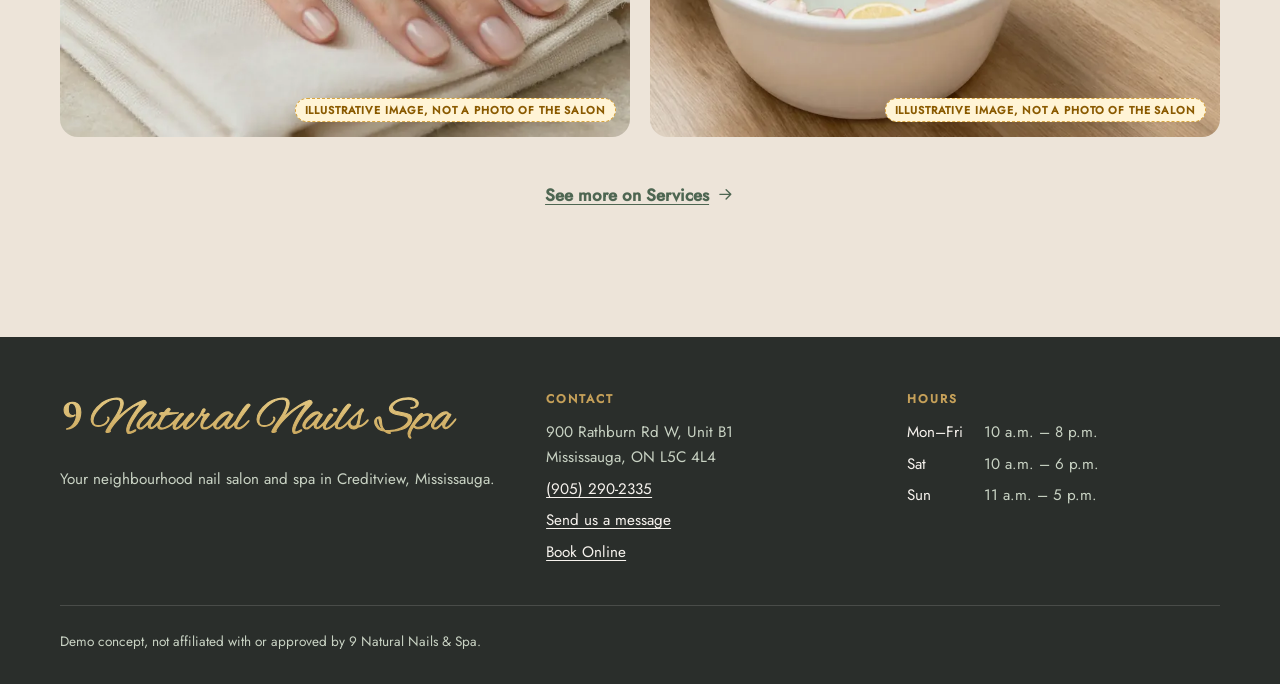
==== commit e0fc9edb: "Polish: contact form section, call bar focus padding, lighter image Co-authored-by: mikelagumbay22 <" ====
--- a/about.html
+++ b/about.html
@@ -25,7 +25,7 @@
   <meta name="theme-color" content="#F7F3EE">
   <link rel="preload" href="fonts/cormorant-normal-500-600-latin.woff2" as="font" type="font/woff2" crossorigin>
   <link rel="preload" href="fonts/jost-normal-400-500-latin.woff2" as="font" type="font/woff2" crossorigin>
-  <link rel="stylesheet" href="css/site.css?v=3cecc770">
+  <link rel="stylesheet" href="css/site.css?v=d17fbbf7">
   <link rel="icon" type="image/svg+xml" href="img/logo-existing-refresh-mark.svg">
   <link rel="icon" href="img/favicon-existing-refresh.ico" sizes="any">
   <link rel="apple-touch-icon" href="img/apple-touch-icon-existing-refresh.png">
@@ -125,7 +125,8 @@
         <h2>Contact</h2>
         <ul>
           <li>900 Rathburn Rd W, Unit B1<br>Mississauga, ON L5C 4L4</li>
-          <li><a href="tel:+19052902335">(905) 290-2335</a></li><li><a href="mailto:9naturalnailspa@gmail.com">9naturalnailspa@gmail.com</a></li>
+          <li><a href="tel:+19052902335">(905) 290-2335</a></li>
+          <li><a href="contact.html#message">Send us a message</a></li>
           <li><a href="contact.html#book">Book Online</a></li>
         </ul>
       </div>
@@ -139,7 +140,7 @@
       </div>
     </div>
     <div class="footer-bottom">
-      <span>Demo concept, not affiliated with or approved by 9 Natural Nails &amp; Spa.</span><span>Demo concept, not a live website.</span>
+      <span>Demo concept, not affiliated with or approved by 9 Natural Nails &amp; Spa.</span>
     </div>
   </div>
 </footer>
@@ -148,6 +149,6 @@
   <a class="btn btn--primary" href="tel:+19052902335" aria-label="Call (905) 290-2335"><svg viewBox="0 0 24 24" fill="none" stroke="currentColor" stroke-width="1.8" stroke-linecap="round" stroke-linejoin="round" aria-hidden="true" focusable="false"><path d="M22 16.9v3a2 2 0 0 1-2.2 2 19.8 19.8 0 0 1-8.6-3.1 19.5 19.5 0 0 1-6-6A19.8 19.8 0 0 1 2.1 4.2 2 2 0 0 1 4.1 2h3a2 2 0 0 1 2 1.7c.1 1 .4 1.9.7 2.8a2 2 0 0 1-.5 2.1L8 9.9a16 16 0 0 0 6 6l1.3-1.3a2 2 0 0 1 2.1-.4c.9.3 1.8.6 2.8.7a2 2 0 0 1 1.7 2z"/></svg>Call</a>
   <a class="btn btn--ghost" href="contact.html"><svg viewBox="0 0 24 24" fill="none" stroke="currentColor" stroke-width="1.8" stroke-linecap="round" stroke-linejoin="round" aria-hidden="true" focusable="false"><path d="M20 10c0 6-8 12-8 12S4 16 4 10a8 8 0 0 1 16 0z"/><circle cx="12" cy="10" r="3"/></svg>Visit</a>
 </nav>
-<script src="js/site.js?v=3cecc770" defer></script>
+<script src="js/site.js?v=d17fbbf7" defer></script>
 </body>
 </html>
--- a/css/site.css
+++ b/css/site.css
@@ -63,6 +63,8 @@
 
 *, *::before, *::after { box-sizing: border-box; }
 html { -webkit-text-size-adjust: 100%; scroll-behavior: smooth; scroll-padding-top: 88px; }
+
+@media (max-width: 899.98px) { html { scroll-padding-bottom: calc(84px + env(safe-area-inset-bottom, 0px)); } }
 @media (prefers-reduced-motion: reduce) { html { scroll-behavior: auto; } * { transition: none !important; } }
 body {
   margin: 0;
@@ -450,3 +452,13 @@
 @media (min-width: 900px) {
   .visit-split { grid-template-columns: 1fr 1fr; gap: 4rem; }
 }
+
+.demo-form { max-width: 40rem; margin-inline: auto; }
+.demo-form fieldset { border: 0; margin: 0; padding: 0; display: grid; gap: .35rem; }
+.demo-form label { font-weight: 600; color: var(--color-ink); margin-top: .5rem; }
+.demo-form input, .demo-form textarea { width: 100%; font: inherit; padding: .7rem .8rem; border: 1px solid #7D857E; border-radius: var(--radius-sm); background: var(--color-surface-alt); color: var(--color-text); }
+.demo-form button { margin-top: 1rem; justify-self: start; cursor: not-allowed; opacity: 1; }
+.demo-form fieldset:disabled button { background: #E9E4DC; border-color: #7D857E; color: var(--color-ink); }
+.form-ph { margin: .75rem 0 .5rem; }
+.form-note { margin: 1rem 0 0; font-size: .95rem; color: var(--color-text-muted); }
+.form-note a { color: var(--color-primary); font-weight: 600; }
